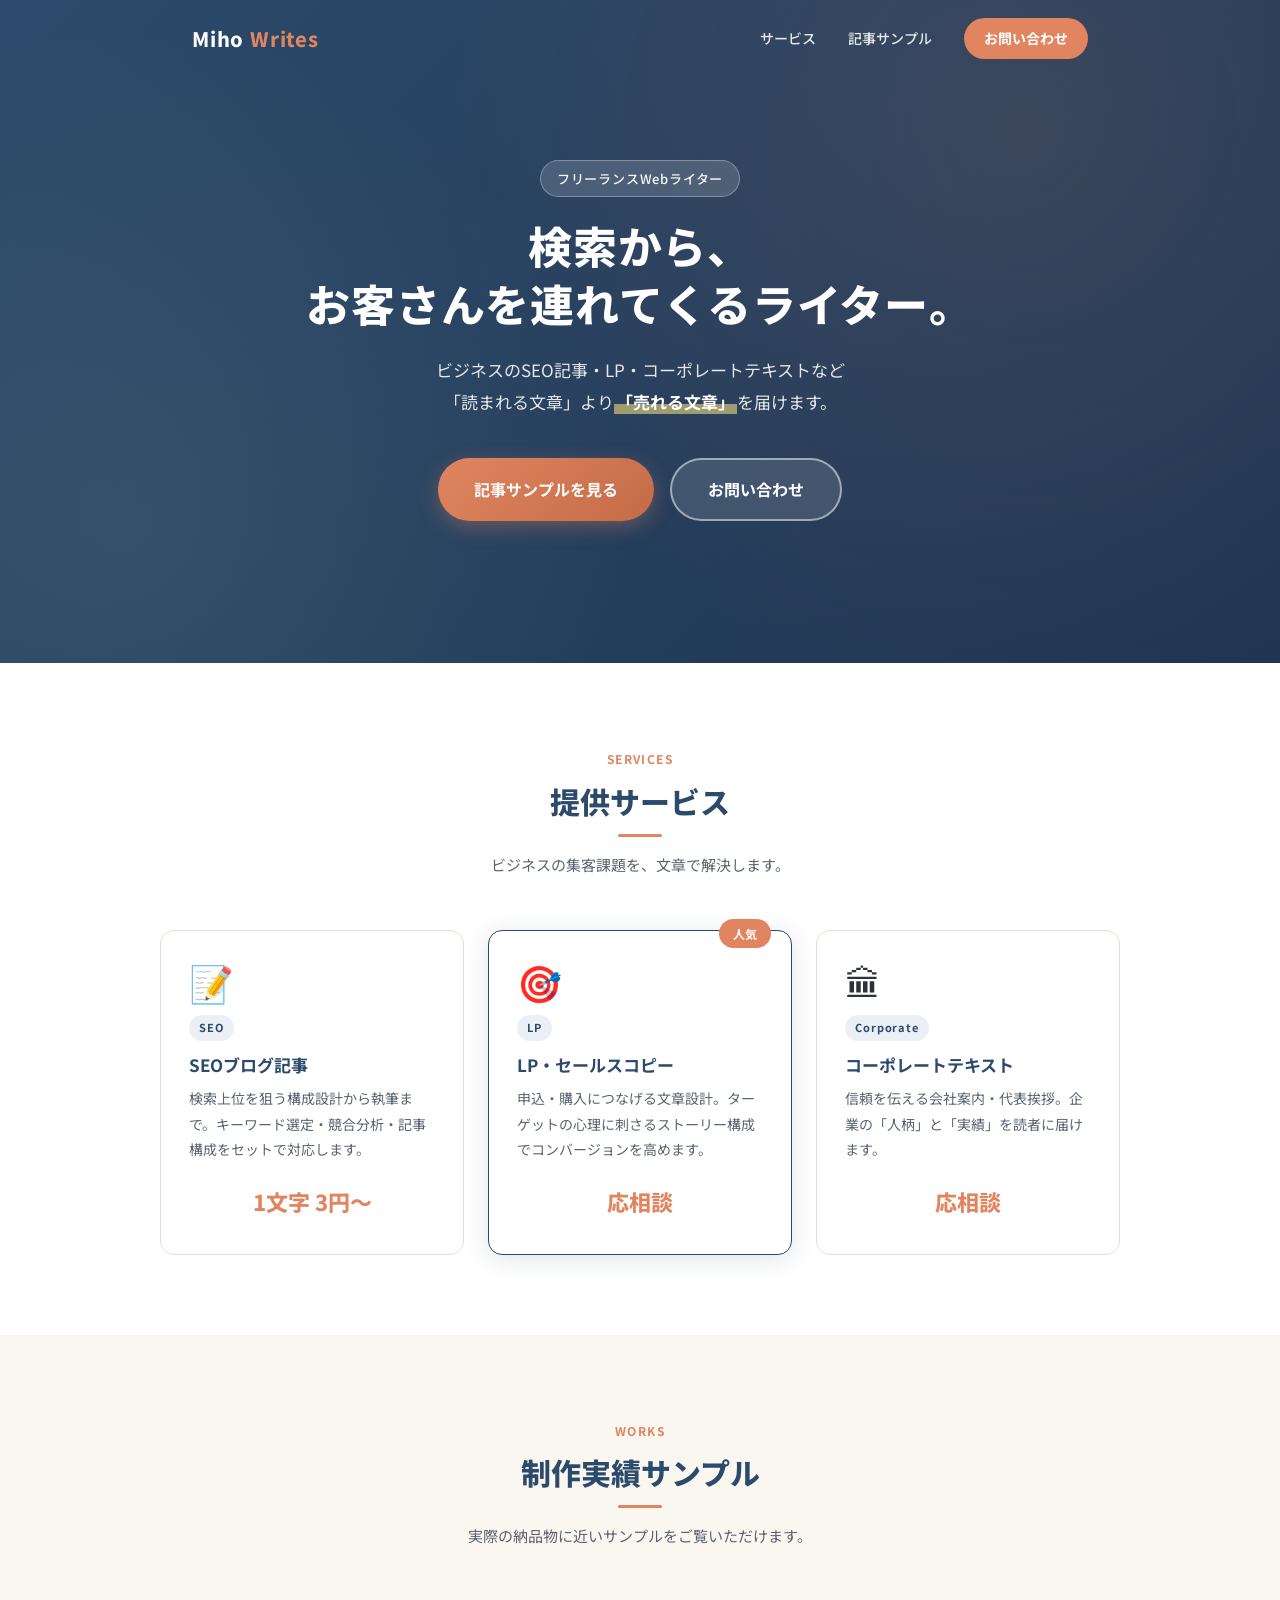
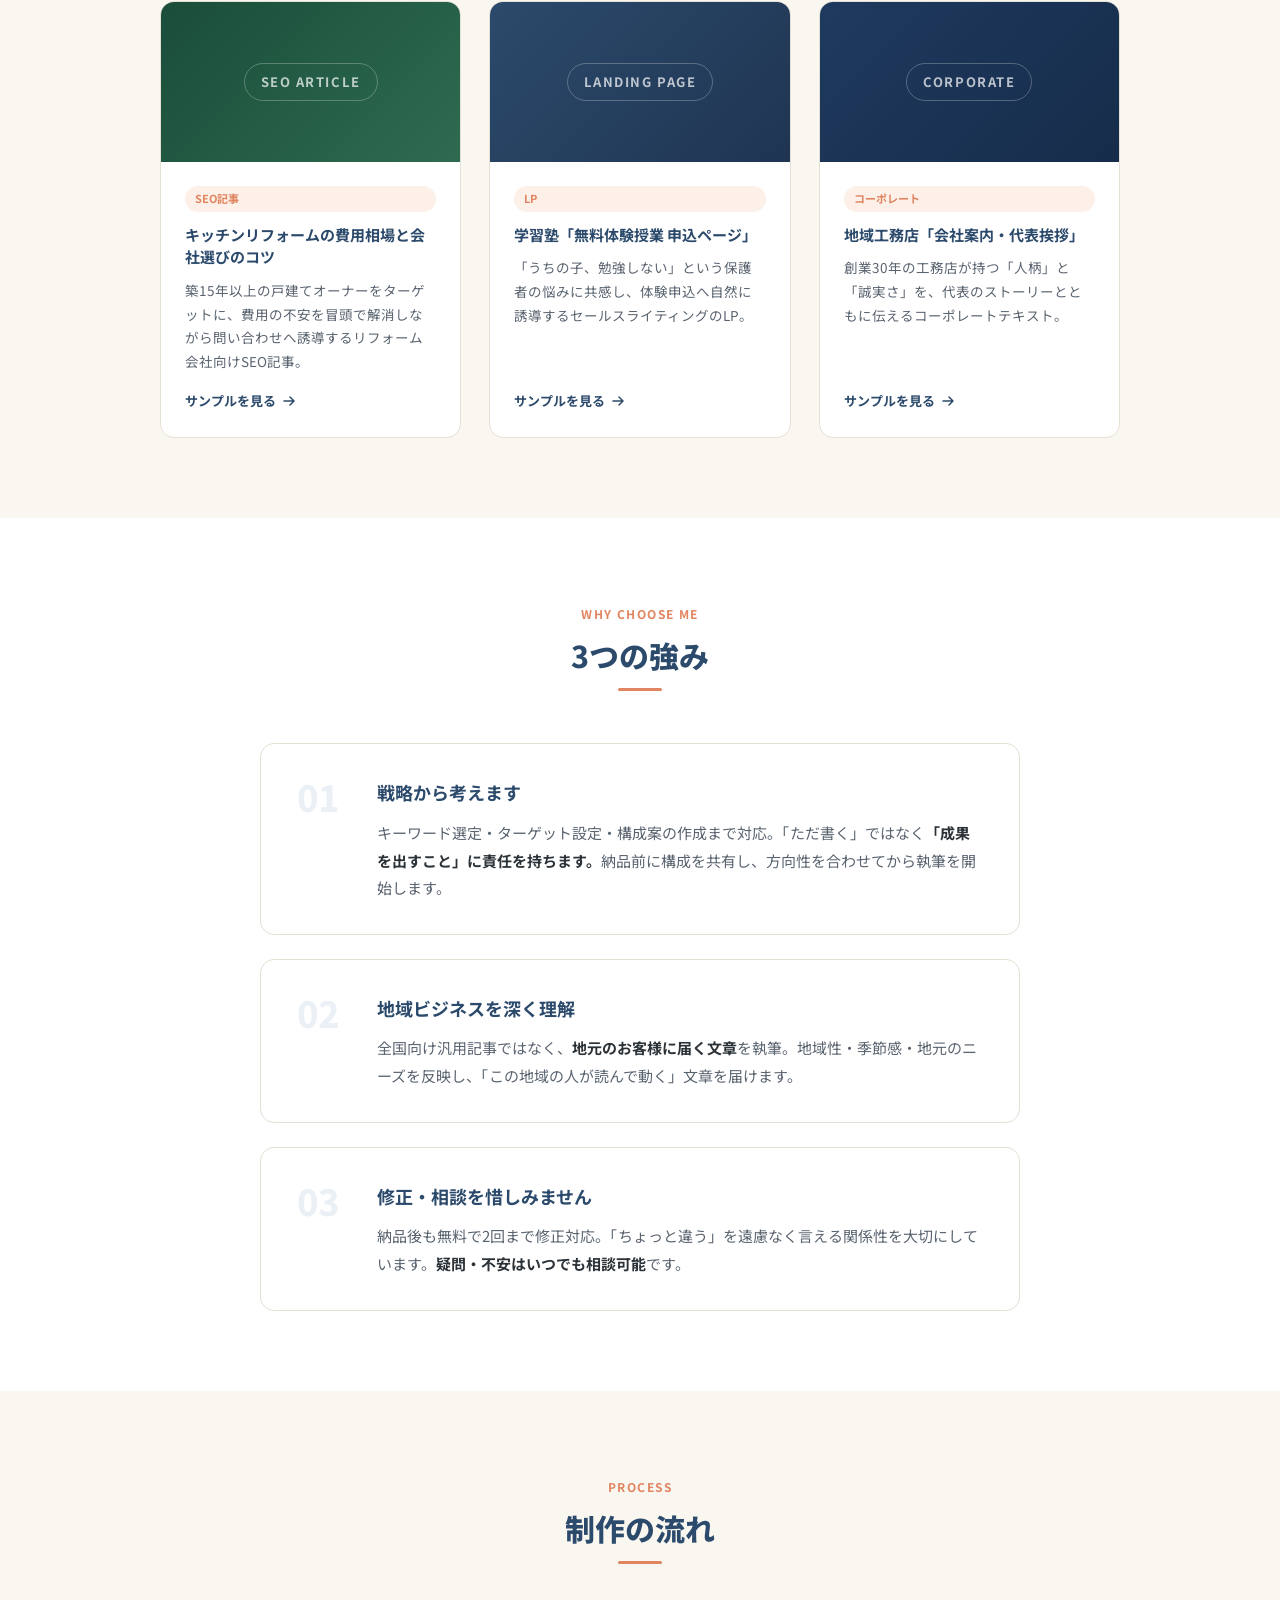
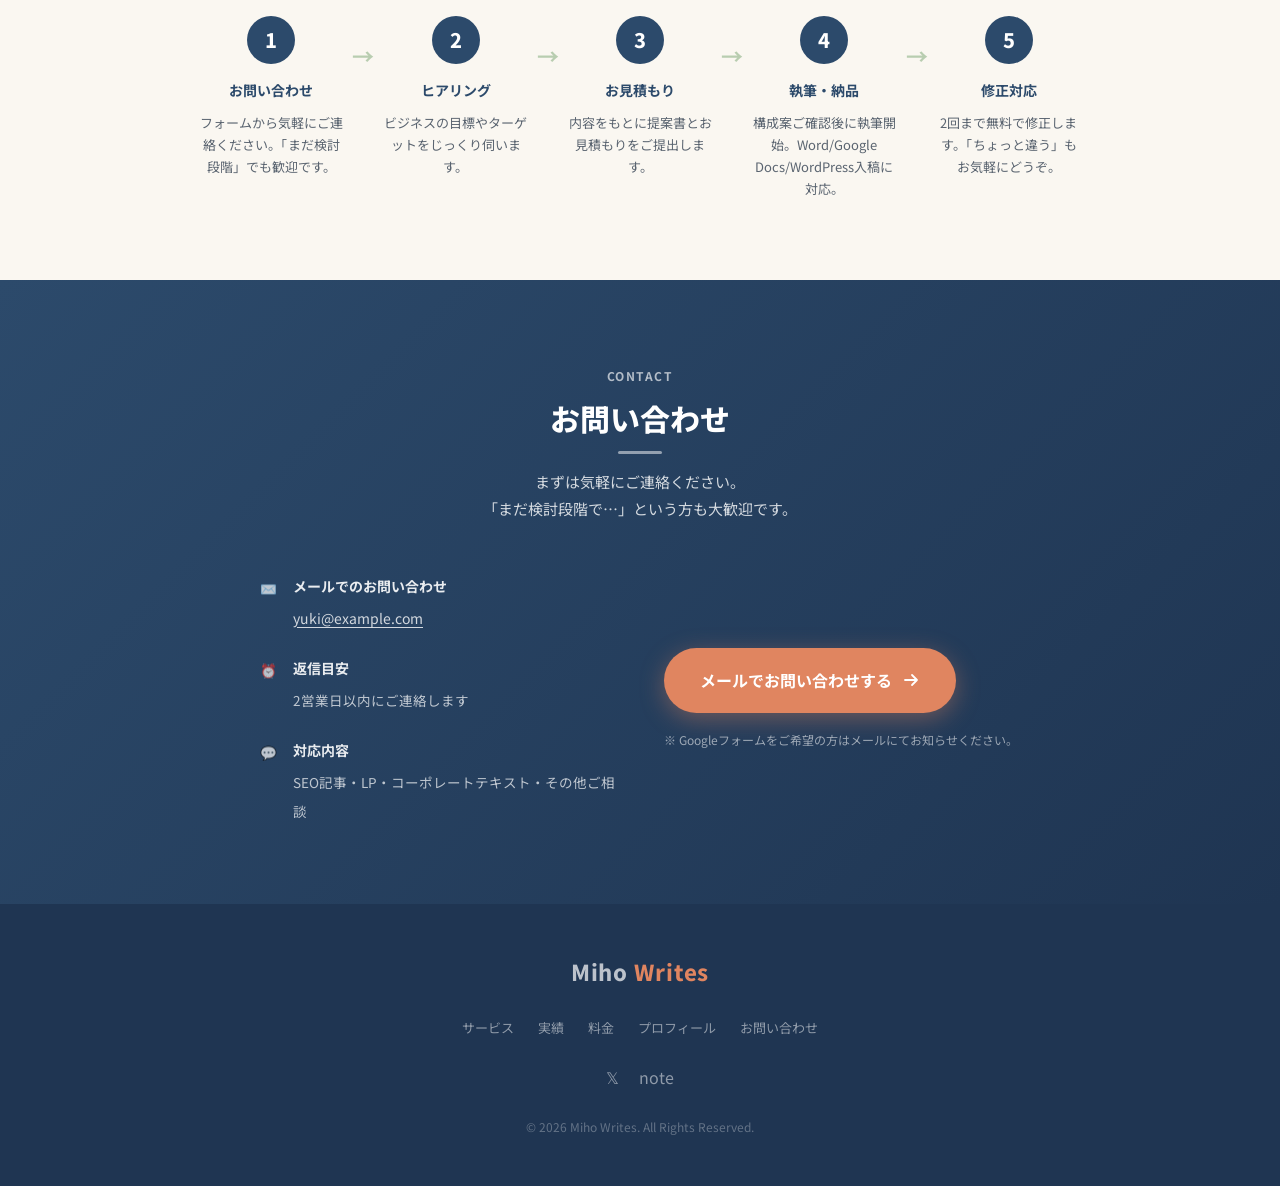
==== index.html @ d2cf381d "Add files via upload" ====
<!DOCTYPE html>
<html lang="ja">
<head>
<meta charset="UTF-8">
<meta name="viewport" content="width=device-width, initial-scale=1.0">
<title>Miho Writers | Webライター</title>
<meta name="description" content="検索から、お客さんを連れてくるライター。">
<meta property="og:title" content="Miho Writers | Webライター">
<meta property="og:description" content="検索から、お客さんを連れてくるライター。。">
<meta property="og:type" content="website">
<link rel="icon" href="data:image/svg+xml,<svg xmlns='http://www.w3.org/2000/svg' viewBox='0 0 100 100'><text y='.9em' font-size='90'>✍️</text></svg>">
<link rel="preconnect" href="https://fonts.googleapis.com">
<link rel="preconnect" href="https://fonts.gstatic.com" crossorigin>
<link href="https://fonts.googleapis.com/css2?family=Noto+Sans+JP:wght@400;500;700;800&display=swap" rel="stylesheet">
<link rel="stylesheet" href="style.css">
</head>
<body>

<!-- ===== HEADER ===== -->
<header class="site-header" id="site-header">
  <div class="header-inner">
    <a href="#" class="logo">Miho <span>Writes</span></a>
    <nav class="nav-pc" aria-label="メインナビゲーション">
      <a href="#services">サービス</a>
      <a href="#works">記事サンプル</a>
      <a href="#contact" class="nav-cta">お問い合わせ</a>
    </nav>
    <button class="hamburger" id="hamburger" aria-label="メニューを開く" aria-expanded="false">
      <span></span><span></span><span></span>
    </button>
  </div>
  <nav class="nav-mobile" id="nav-mobile" aria-hidden="true">
    <a href="#services" class="mobile-nav-link">サービス</a>
    <a href="#works" class="mobile-nav-link">記事サンプル</a>
    <a href="#contact" class="mobile-nav-link mobile-nav-cta">お問い合わせ</a>
  </nav>
</header>

<!-- ===== HERO ===== -->
<section class="hero">
  <div class="hero-bg-pattern"></div>
  <div class="hero-inner">
    <div class="hero-badge">フリーランスWebライター</div>
    <h1 class="hero-title">検索から、<br>お客さんを連れてくるライター。</h1>
    <p class="hero-sub">ビジネスのSEO記事・LP・コーポレートテキストなど<br class="pc-only">「読まれる文章」より<mark>「売れる文章」</mark>を届けます。</p>
    <div class="hero-ctas">
      <a href="#works" class="btn-primary">記事サンプルを見る</a>
      <a href="#contact" class="btn-secondary">お問い合わせ</a>
    </div>
  </div>
</section>

<!-- ===== SERVICES ===== -->
<section class="section services" id="services">
  <div class="section-inner">
    <div class="section-header">
      <span class="section-label">Services</span>
      <h2 class="section-title">提供サービス</h2>
      <p class="section-desc">ビジネスの集客課題を、文章で解決します。</p>
    </div>
    <div class="service-cards">
      <div class="service-card">
        <div class="service-icon">📝</div>
        <div class="service-tag">SEO</div>
        <h3>SEOブログ記事</h3>
        <p>検索上位を狙う構成設計から執筆まで。キーワード選定・競合分析・記事構成をセットで対応します。</p>
        <div class="service-price" style="text-align:center;">1文字 3円〜</div>
      </div>
      <div class="service-card service-card--featured">
        <div class="service-card-badge">人気</div>
        <div class="service-icon">🎯</div>
        <div class="service-tag">LP</div>
        <h3>LP・セールスコピー</h3>
        <p>申込・購入につなげる文章設計。ターゲットの心理に刺さるストーリー構成でコンバージョンを高めます。</p>
        <div class="service-price" style="text-align:center;">応相談</div>
      </div>
      <div class="service-card">
        <div class="service-icon">🏛</div>
        <div class="service-tag">Corporate</div>
        <h3>コーポレートテキスト</h3>
        <p>信頼を伝える会社案内・代表挨拶。企業の「人柄」と「実績」を読者に届けます。</p>
        <div class="service-price" style="text-align:center;">応相談</div>
      </div>
    </div>
  </div>
</section>

<!-- ===== WORKS ===== -->
<section class="section works section--alt" id="works">
  <div class="section-inner">
    <div class="section-header">
      <span class="section-label">Works</span>
      <h2 class="section-title">制作実績サンプル</h2>
      <p class="section-desc">実際の納品物に近いサンプルをご覧いただけます。</p>
    </div>
    <div class="works-grid">
      <a href="samples/seo-reform.html" class="work-card">
        <div class="work-card-thumb work-card-thumb--seo">
          <span class="work-thumb-label">SEO Article</span>
        </div>
        <div class="work-card-body">
          <span class="work-tag">SEO記事</span>
          <h3>キッチンリフォームの費用相場と会社選びのコツ</h3>
          <p>築15年以上の戸建てオーナーをターゲットに、費用の不安を冒頭で解消しながら問い合わせへ誘導するリフォーム会社向けSEO記事。</p>
          <span class="work-link">サンプルを見る <svg width="14" height="14" viewBox="0 0 14 14" fill="none"><path d="M2 7h10M8 3l4 4-4 4" stroke="currentColor" stroke-width="1.5" stroke-linecap="round" stroke-linejoin="round"/></svg></span>
        </div>
      </a>
      <a href="samples/lp-juku.html" class="work-card">
        <div class="work-card-thumb work-card-thumb--lp">
          <span class="work-thumb-label">Landing Page</span>
        </div>
        <div class="work-card-body">
          <span class="work-tag">LP</span>
          <h3>学習塾「無料体験授業 申込ページ」</h3>
          <p>「うちの子、勉強しない」という保護者の悩みに共感し、体験申込へ自然に誘導するセールスライティングのLP。</p>
          <span class="work-link">サンプルを見る <svg width="14" height="14" viewBox="0 0 14 14" fill="none"><path d="M2 7h10M8 3l4 4-4 4" stroke="currentColor" stroke-width="1.5" stroke-linecap="round" stroke-linejoin="round"/></svg></span>
        </div>
      </a>
      <a href="samples/corporate-koumuten.html" class="work-card">
        <div class="work-card-thumb work-card-thumb--corp">
          <span class="work-thumb-label">Corporate</span>
        </div>
        <div class="work-card-body">
          <span class="work-tag">コーポレート</span>
          <h3>地域工務店「会社案内・代表挨拶」</h3>
          <p>創業30年の工務店が持つ「人柄」と「誠実さ」を、代表のストーリーとともに伝えるコーポレートテキスト。</p>
          <span class="work-link">サンプルを見る <svg width="14" height="14" viewBox="0 0 14 14" fill="none"><path d="M2 7h10M8 3l4 4-4 4" stroke="currentColor" stroke-width="1.5" stroke-linecap="round" stroke-linejoin="round"/></svg></span>
        </div>
      </a>
    </div>
  </div>
</section>

<!-- ===== STRENGTHS ===== -->
<section class="section strengths" id="strengths">
  <div class="section-inner">
    <div class="section-header">
      <span class="section-label">Why Choose Me</span>
      <h2 class="section-title">3つの強み</h2>
    </div>
    <div class="strength-list">
      <div class="strength-item">
        <div class="strength-num">01</div>
        <div class="strength-content">
          <h3>戦略から考えます</h3>
          <p>キーワード選定・ターゲット設定・構成案の作成まで対応。「ただ書く」ではなく<strong>「成果を出すこと」に責任を持ちます。</strong>納品前に構成を共有し、方向性を合わせてから執筆を開始します。</p>
        </div>
      </div>
      <div class="strength-item">
        <div class="strength-num">02</div>
        <div class="strength-content">
          <h3>地域ビジネスを深く理解</h3>
          <p>全国向け汎用記事ではなく、<strong>地元のお客様に届く文章</strong>を執筆。地域性・季節感・地元のニーズを反映し、「この地域の人が読んで動く」文章を届けます。</p>
        </div>
      </div>
      <div class="strength-item">
        <div class="strength-num">03</div>
        <div class="strength-content">
          <h3>修正・相談を惜しみません</h3>
          <p>納品後も無料で2回まで修正対応。「ちょっと違う」を遠慮なく言える関係性を大切にしています。<strong>疑問・不安はいつでも相談可能</strong>です。</p>
        </div>
      </div>
    </div>
  </div>
</section>



<!-- ===== FLOW ===== -->
<section class="section flow section--alt" id="flow">
  <div class="section-inner">
    <div class="section-header">
      <span class="section-label">Process</span>
      <h2 class="section-title">制作の流れ</h2>
    </div>
    <div class="flow-steps">
      <div class="flow-step">
        <div class="flow-step-num">1</div>
        <h3>お問い合わせ</h3>
        <p>フォームから気軽にご連絡ください。「まだ検討段階」でも歓迎です。</p>
      </div>
      <div class="flow-arrow">→</div>
      <div class="flow-step">
        <div class="flow-step-num">2</div>
        <h3>ヒアリング</h3>
        <p>ビジネスの目標やターゲットをじっくり伺います。</p>
      </div>
      <div class="flow-arrow">→</div>
      <div class="flow-step">
        <div class="flow-step-num">3</div>
        <h3>お見積もり</h3>
        <p>内容をもとに提案書とお見積もりをご提出します。</p>
      </div>
      <div class="flow-arrow">→</div>
      <div class="flow-step">
        <div class="flow-step-num">4</div>
        <h3>執筆・納品</h3>
        <p>構成案ご確認後に執筆開始。Word/Google Docs/WordPress入稿に対応。</p>
      </div>
      <div class="flow-arrow">→</div>
      <div class="flow-step">
        <div class="flow-step-num">5</div>
        <h3>修正対応</h3>
        <p>2回まで無料で修正します。「ちょっと違う」もお気軽にどうぞ。</p>
      </div>
    </div>
  </div>
</section>





<!-- ===== CONTACT ===== -->
<section class="section contact section--primary" id="contact">
  <div class="section-inner">
    <div class="section-header">
      <span class="section-label section-label--light">Contact</span>
      <h2 class="section-title section-title--light">お問い合わせ</h2>
      <p class="section-desc section-desc--light">まずは気軽にご連絡ください。<br>「まだ検討段階で…」という方も大歓迎です。</p>
    </div>
    <div class="contact-inner">
      <div class="contact-info">
        <div class="contact-info-item">
          <span class="contact-info-icon">✉️</span>
          <div>
            <strong>メールでのお問い合わせ</strong>
            <!-- ここにメールアドレスを入れてください -->
            <a href="mailto:simomin.neon@gmail.com" class="contact-email">yuki@example.com</a>
          </div>
        </div>
        <div class="contact-info-item">
          <span class="contact-info-icon">⏰</span>
          <div>
            <strong>返信目安</strong>
            <span>2営業日以内にご連絡します</span>
          </div>
        </div>
        <div class="contact-info-item">
          <span class="contact-info-icon">💬</span>
          <div>
            <strong>対応内容</strong>
            <span>SEO記事・LP・コーポレートテキスト・その他ご相談</span>
          </div>
        </div>
      </div>
      <!-- A案: Googleフォームに差し替える場合は以下のiframeを使ってください -->
      <!-- <iframe src="Googleフォームの埋め込みURL" width="100%" height="600" frameborder="0">読み込み中...</iframe> -->
      <!-- B案: 現在はmailtoリンクで対応 -->
      <div class="contact-form-area">
        <a href="mailto:simomin.neon@gmail?subject=ライティングのご相談&body=お名前:%0A会社名:%0Aご相談内容:" class="btn-contact-main">
          メールでお問い合わせする
          <svg width="18" height="18" viewBox="0 0 18 18" fill="none"><path d="M3 9h12M10 4l5 5-5 5" stroke="currentColor" stroke-width="1.8" stroke-linecap="round" stroke-linejoin="round"/></svg>
        </a>
        <p class="contact-form-note">※ Googleフォームをご希望の方はメールにてお知らせください。</p>
      </div>
    </div>
  </div>
</section>

<!-- ===== FOOTER ===== -->
<footer class="site-footer">
  <div class="footer-inner">
    <div class="footer-logo">Miho <span>Writes</span></div>
    <nav class="footer-nav">
      <a href="#services">サービス</a>
      <a href="#works">実績</a>
      <a href="#pricing">料金</a>
      <a href="#profile">プロフィール</a>
      <a href="#contact">お問い合わせ</a>
    </nav>
    <!-- ここにSNSリンクを追加してください -->
    <div class="footer-sns">
      <a href="#" aria-label="X(Twitter)">𝕏</a>
      <a href="#" aria-label="note">note</a>
    </div>
    <p class="footer-copy">© 2026 Miho Writes. All Rights Reserved.</p>
  </div>
</footer>

<script src="script.js"></script>
</body>
</html>
---- style.css ----
/* =============================================
   Yuki Writes Portfolio - style.css
   カラーパレット: LP(lp_sample_v3)に準拠
   ============================================= */

* { box-sizing: border-box; margin: 0; padding: 0; }

:root {
  --color-primary:       #2C4A6B;
  --color-primary-dark:  #1F3552;
  --color-primary-light: #EAF0F6;
  --color-sub-green:     #B8CDB0;
  --color-sub-beige:     #F4EEE3;
  --color-accent:        #E08560;
  --color-accent-dark:   #C46B47;
  --color-text:          #2C3338;
  --color-text-sub:      #5A6470;
  --color-text-mute:     #8A929A;
  --color-bg:            #FFFFFF;
  --color-bg-soft:       #FAF7F1;
  --color-border:        #E5E0D5;

  --max-width: 960px;
  --section-pad: 80px 32px;
  --section-pad-sp: 60px 20px;
  --radius: 14px;
  --radius-sm: 8px;
  --shadow-card: 0 4px 20px rgba(30, 58, 95, 0.08);
  --shadow-card-hover: 0 8px 32px rgba(30, 58, 95, 0.14);
  --transition: 0.22s ease;
}

html { scroll-behavior: smooth; }

body {
  font-family: "Noto Sans JP", "Hiragino Kaku Gothic ProN", "Yu Gothic", Meiryo, sans-serif;
  line-height: 1.8;
  color: var(--color-text);
  background: var(--color-bg);
  -webkit-font-smoothing: antialiased;
}

mark {
  background: linear-gradient(transparent 60%, #FFE680 60%);
  color: inherit;
  padding: 0 2px;
}

img { max-width: 100%; height: auto; display: block; }
a { color: inherit; text-decoration: none; }

/* ============================================
   共通ボタン
   ============================================ */
.btn-primary {
  display: inline-flex;
  align-items: center;
  justify-content: center;
  gap: 8px;
  background: linear-gradient(135deg, var(--color-accent), var(--color-accent-dark));
  color: #fff;
  font-size: 16px;
  font-weight: bold;
  padding: 15px 36px;
  border-radius: 99px;
  box-shadow: 0 6px 20px rgba(224, 133, 96, 0.35);
  transition: transform var(--transition), box-shadow var(--transition);
}
.btn-primary:hover { transform: translateY(-2px); box-shadow: 0 10px 28px rgba(224, 133, 96, 0.45); }

.btn-secondary {
  display: inline-flex;
  align-items: center;
  justify-content: center;
  gap: 8px;
  background: rgba(255,255,255,0.12);
  color: #fff;
  font-size: 16px;
  font-weight: bold;
  padding: 15px 36px;
  border-radius: 99px;
  border: 2px solid rgba(255,255,255,0.5);
  transition: background var(--transition), border-color var(--transition), transform var(--transition);
}
.btn-secondary:hover { background: rgba(255,255,255,0.2); border-color: #fff; transform: translateY(-2px); }

.btn-outline {
  display: inline-flex;
  align-items: center;
  justify-content: center;
  background: transparent;
  color: var(--color-primary);
  font-size: 15px;
  font-weight: bold;
  padding: 12px 28px;
  border-radius: 99px;
  border: 2px solid var(--color-primary);
  transition: background var(--transition), color var(--transition);
  width: 100%;
}
.btn-outline:hover { background: var(--color-primary); color: #fff; }

/* ============================================
   HEADER
   ============================================ */
.site-header {
  position: fixed;
  top: 0;
  left: 0;
  right: 0;
  z-index: 100;
  transition: background var(--transition), box-shadow var(--transition);
}
.site-header.scrolled {
  background: rgba(255,255,255,0.96);
  backdrop-filter: blur(12px);
  box-shadow: 0 2px 16px rgba(30,58,95,0.08);
}
.header-inner {
  max-width: var(--max-width);
  margin: 0 auto;
  padding: 18px 32px;
  display: flex;
  align-items: center;
  justify-content: space-between;
}

.logo {
  font-size: 20px;
  font-weight: 800;
  color: #fff;
  letter-spacing: 0.04em;
  transition: color var(--transition);
}
.logo span { color: var(--color-accent); }
.site-header.scrolled .logo { color: var(--color-primary); }

.nav-pc {
  display: flex;
  align-items: center;
  gap: 32px;
}
.nav-pc a {
  font-size: 14px;
  font-weight: 500;
  color: rgba(255,255,255,0.88);
  transition: color var(--transition);
}
.nav-pc a:hover { color: #fff; }
.site-header.scrolled .nav-pc a { color: var(--color-text-sub); }
.site-header.scrolled .nav-pc a:hover { color: var(--color-primary); }

.nav-cta {
  background: var(--color-accent) !important;
  color: #fff !important;
  padding: 8px 20px;
  border-radius: 99px;
  font-weight: bold !important;
  transition: background var(--transition), transform var(--transition) !important;
}
.nav-cta:hover { background: var(--color-accent-dark) !important; transform: translateY(-1px); }

.hamburger {
  display: none;
  flex-direction: column;
  gap: 5px;
  background: none;
  border: none;
  cursor: pointer;
  padding: 4px;
}
.hamburger span {
  display: block;
  width: 24px;
  height: 2px;
  background: #fff;
  border-radius: 2px;
  transition: transform var(--transition), opacity var(--transition), background var(--transition);
}
.site-header.scrolled .hamburger span { background: var(--color-primary); }
.hamburger.open span:nth-child(1) { transform: translateY(7px) rotate(45deg); }
.hamburger.open span:nth-child(2) { opacity: 0; }
.hamburger.open span:nth-child(3) { transform: translateY(-7px) rotate(-45deg); }

.nav-mobile {
  display: none;
  background: var(--color-bg);
  box-shadow: 0 8px 24px rgba(30,58,95,0.1);
  overflow: hidden;
  max-height: 0;
  transition: max-height 0.35s ease;
}
.nav-mobile.open { max-height: 320px; }
.mobile-nav-link {
  display: block;
  padding: 16px 32px;
  font-size: 15px;
  color: var(--color-text);
  border-bottom: 1px solid var(--color-border);
  transition: background var(--transition);
}
.mobile-nav-link:hover { background: var(--color-bg-soft); }
.mobile-nav-cta {
  color: var(--color-accent) !important;
  font-weight: bold;
}

/* ============================================
   HERO
   ============================================ */
.hero {
  background: linear-gradient(135deg, var(--color-primary) 0%, var(--color-primary-dark) 100%);
  color: #fff;
  padding: 160px 32px 90px;
  position: relative;
  overflow: hidden;
}
.hero-bg-pattern {
  position: absolute;
  inset: 0;
  background-image:
    radial-gradient(circle at 80% 20%, rgba(224,133,96,0.12) 0%, transparent 50%),
    radial-gradient(circle at 10% 80%, rgba(184,205,176,0.1) 0%, transparent 40%);
  pointer-events: none;
}
.hero-inner {
  max-width: var(--max-width);
  margin: 0 auto;
  position: relative;
  z-index: 1;
  text-align: center;
  display: flex;
  flex-direction: column;
  align-items: center;
}
.hero-badge {
  display: inline-block;
  background: rgba(255,255,255,0.15);
  border: 1px solid rgba(255,255,255,0.3);
  color: rgba(255,255,255,0.95);
  font-size: 13px;
  font-weight: 500;
  padding: 6px 16px;
  border-radius: 99px;
  margin-bottom: 20px;
  letter-spacing: 0.06em;
}
.hero-title {
  font-size: 44px;
  font-weight: 800;
  line-height: 1.3;
  margin-bottom: 22px;
  letter-spacing: 0.02em;
}
.hero-sub {
  font-size: 17px;
  color: rgba(255,255,255,0.88);
  line-height: 1.9;
  margin-bottom: 40px;
  max-width: 580px;
  text-align: center;
}
.hero-sub mark {
  background: linear-gradient(transparent 60%, rgba(255,230,128,0.55) 60%);
  color: #fff;
  font-weight: bold;
}
.hero-ctas {
  display: flex;
  gap: 16px;
  flex-wrap: wrap;
  margin-bottom: 52px;
}
.hero-stats {
  display: flex;
  align-items: center;
  gap: 0;
  background: rgba(255,255,255,0.08);
  border: 1px solid rgba(255,255,255,0.15);
  border-radius: var(--radius);
  padding: 20px 32px;
  width: fit-content;
  backdrop-filter: blur(8px);
}
.stat-item { text-align: center; padding: 0 28px; }
.stat-num {
  display: block;
  font-size: 28px;
  font-weight: 800;
  color: #fff;
  line-height: 1;
  margin-bottom: 4px;
}
.stat-num small { font-size: 16px; font-weight: 500; }
.stat-label { font-size: 12px; color: rgba(255,255,255,0.7); letter-spacing: 0.04em; }
.stat-divider { width: 1px; height: 40px; background: rgba(255,255,255,0.2); }

/* ============================================
   共通セクション
   ============================================ */
.section { padding: var(--section-pad); }
.section--alt { background: var(--color-bg-soft); }
.section--primary {
  background: linear-gradient(135deg, var(--color-primary) 0%, var(--color-primary-dark) 100%);
  color: #fff;
}
.section-inner { max-width: var(--max-width); margin: 0 auto; }
.section-header { text-align: center; margin-bottom: 52px; }
.section-label {
  display: inline-block;
  font-size: 12px;
  font-weight: 700;
  letter-spacing: 0.12em;
  color: var(--color-accent);
  text-transform: uppercase;
  margin-bottom: 10px;
}
.section-label--light { color: rgba(255,255,255,0.65); }
.section-title {
  font-size: 30px;
  font-weight: 800;
  color: var(--color-primary);
  line-height: 1.4;
  margin-bottom: 14px;
}
.section-title::after {
  content: "";
  display: block;
  width: 44px;
  height: 3px;
  background: var(--color-accent);
  margin: 12px auto 0;
  border-radius: 2px;
}
.section-title--light { color: #fff; }
.section-title--light::after { background: rgba(255,255,255,0.5); }
.section-desc { font-size: 15px; color: var(--color-text-sub); max-width: 500px; margin: 0 auto; }
.section-desc--light { color: rgba(255,255,255,0.8); }
.section-desc strong { font-weight: bold; color: var(--color-text); }
.section-desc--light strong { color: #fff; }

/* ============================================
   SERVICES
   ============================================ */
.service-cards {
  display: grid;
  grid-template-columns: repeat(3, 1fr);
  gap: 24px;
}
.service-card {
  background: var(--color-bg);
  border-radius: var(--radius);
  padding: 32px 28px;
  border: 1px solid var(--color-border);
  position: relative;
  transition: transform var(--transition), box-shadow var(--transition);
}
.service-card:hover { transform: translateY(-4px); box-shadow: var(--shadow-card-hover); }
.service-card--featured {
  border-color: var(--color-primary);
  box-shadow: 0 4px 24px rgba(44,74,107,0.15);
}
.service-card-badge {
  position: absolute;
  top: -12px;
  right: 20px;
  background: var(--color-accent);
  color: #fff;
  font-size: 12px;
  font-weight: bold;
  padding: 4px 14px;
  border-radius: 99px;
}
.service-icon {
  font-size: 36px;
  margin-bottom: 12px;
  line-height: 1;
}
.service-tag {
  display: inline-block;
  font-size: 11px;
  font-weight: 700;
  letter-spacing: 0.08em;
  color: var(--color-primary);
  background: var(--color-primary-light);
  padding: 3px 10px;
  border-radius: 99px;
  margin-bottom: 12px;
}
.service-card h3 {
  font-size: 17px;
  font-weight: 700;
  color: var(--color-primary);
  margin-bottom: 10px;
  line-height: 1.4;
}
.service-card p {
  font-size: 14px;
  color: var(--color-text-sub);
  line-height: 1.8;
  margin-bottom: 20px;
}
.service-price {
  font-size: 22px;
  font-weight: 800;
  color: var(--color-accent);
}
.service-price span { font-size: 14px; font-weight: 500; color: var(--color-text-sub); }

/* ============================================
   WORKS
   ============================================ */
.works-grid {
  display: grid;
  grid-template-columns: repeat(3, 1fr);
  gap: 28px;
}
.work-card {
  background: var(--color-bg);
  border-radius: var(--radius);
  overflow: hidden;
  border: 1px solid var(--color-border);
  transition: transform var(--transition), box-shadow var(--transition);
  display: flex;
  flex-direction: column;
}
.work-card:hover { transform: translateY(-5px); box-shadow: var(--shadow-card-hover); }
.work-card-thumb {
  height: 160px;
  display: flex;
  align-items: center;
  justify-content: center;
  position: relative;
}
.work-card-thumb--seo  { background: linear-gradient(135deg, #1A4D3A, #2E6B50); }
.work-card-thumb--lp   { background: linear-gradient(135deg, #2C4A6B, #1F3552); }
.work-card-thumb--corp { background: linear-gradient(135deg, #1F3A5F, #162C4A); }
.work-thumb-label {
  color: rgba(255,255,255,0.7);
  font-size: 13px;
  font-weight: 700;
  letter-spacing: 0.12em;
  text-transform: uppercase;
  border: 1px solid rgba(255,255,255,0.25);
  padding: 6px 16px;
  border-radius: 99px;
}
.work-card-body { padding: 24px; flex: 1; display: flex; flex-direction: column; }
.work-tag {
  display: inline-block;
  font-size: 11px;
  font-weight: 700;
  color: var(--color-accent);
  background: #FDF0E8;
  padding: 3px 10px;
  border-radius: 99px;
  margin-bottom: 12px;
}
.work-card-body h3 {
  font-size: 15px;
  font-weight: 700;
  color: var(--color-primary);
  line-height: 1.5;
  margin-bottom: 10px;
}
.work-card-body p {
  font-size: 13.5px;
  color: var(--color-text-sub);
  line-height: 1.75;
  flex: 1;
  margin-bottom: 16px;
}
.work-link {
  display: inline-flex;
  align-items: center;
  gap: 6px;
  font-size: 13px;
  font-weight: 700;
  color: var(--color-primary);
  transition: gap var(--transition), color var(--transition);
}
.work-card:hover .work-link { gap: 10px; color: var(--color-accent); }

/* ============================================
   STRENGTHS
   ============================================ */
.strength-list { display: flex; flex-direction: column; gap: 24px; max-width: 760px; margin: 0 auto; }
.strength-item {
  background: var(--color-bg);
  border-radius: var(--radius);
  padding: 32px 36px;
  display: flex;
  gap: 28px;
  align-items: flex-start;
  border: 1px solid var(--color-border);
  transition: box-shadow var(--transition);
}
.strength-item:hover { box-shadow: var(--shadow-card); }
.strength-num {
  flex-shrink: 0;
  font-size: 36px;
  font-weight: 800;
  color: var(--color-primary-light);
  line-height: 1;
  letter-spacing: -0.02em;
  padding-top: 2px;
  width: 52px;
}
.strength-content h3 {
  font-size: 18px;
  font-weight: 700;
  color: var(--color-primary);
  margin-bottom: 10px;
}
.strength-content p {
  font-size: 15px;
  color: var(--color-text-sub);
  line-height: 1.85;
}
.strength-content strong { color: var(--color-text); font-weight: bold; }

/* ============================================
   PRICING
   ============================================ */
.pricing-cards {
  display: grid;
  grid-template-columns: repeat(3, 1fr);
  gap: 24px;
  align-items: stretch;
  margin-bottom: 24px;
}
.pricing-card {
  background: var(--color-bg);
  border-radius: var(--radius);
  padding: 36px 28px;
  border: 2px solid var(--color-border);
  text-align: center;
  position: relative;
  display: flex;
  flex-direction: column;
  gap: 20px;
  transition: transform var(--transition), box-shadow var(--transition);
}
.pricing-card:hover { transform: translateY(-4px); box-shadow: var(--shadow-card); }
.pricing-card--featured {
  border-color: var(--color-primary);
  box-shadow: 0 4px 28px rgba(44,74,107,0.16);
}
.pricing-badge {
  position: absolute;
  top: -14px;
  left: 50%;
  transform: translateX(-50%);
  background: var(--color-accent);
  color: #fff;
  font-size: 12px;
  font-weight: bold;
  padding: 5px 18px;
  border-radius: 99px;
  white-space: nowrap;
}
.pricing-plan-name {
  font-size: 15px;
  font-weight: 700;
  color: var(--color-text-sub);
  letter-spacing: 0.04em;
}
.pricing-price {
  font-size: 30px;
  font-weight: 800;
  color: var(--color-primary);
}
.pricing-price span { font-size: 14px; font-weight: 500; color: var(--color-text-sub); }
.pricing-features {
  list-style: none;
  text-align: left;
  flex: 1;
}
.pricing-features li {
  padding: 8px 0;
  font-size: 14px;
  color: var(--color-text-sub);
  border-bottom: 1px solid var(--color-border);
  display: flex;
  align-items: center;
  gap: 8px;
}
.pricing-features li::before { content: "✓"; color: var(--color-sub-green); font-weight: bold; flex-shrink: 0; }
.pricing-features li:last-child { border-bottom: none; }
.pricing-card--featured .btn-primary { width: 100%; }
.pricing-note {
  text-align: center;
  font-size: 13px;
  color: var(--color-text-mute);
}

/* ============================================
   FLOW
   ============================================ */
.flow-steps {
  display: flex;
  align-items: flex-start;
  gap: 0;
  max-width: 900px;
  margin: 0 auto;
}
.flow-step {
  flex: 1;
  text-align: center;
  padding: 0 8px;
}
.flow-step-num {
  width: 48px;
  height: 48px;
  background: var(--color-primary);
  color: #fff;
  font-size: 20px;
  font-weight: 800;
  border-radius: 50%;
  display: flex;
  align-items: center;
  justify-content: center;
  margin: 0 auto 14px;
}
.flow-step h3 {
  font-size: 14px;
  font-weight: 700;
  color: var(--color-primary);
  margin-bottom: 8px;
}
.flow-step p {
  font-size: 13px;
  color: var(--color-text-sub);
  line-height: 1.7;
}
.flow-arrow {
  flex-shrink: 0;
  font-size: 22px;
  color: var(--color-sub-green);
  padding-top: 10px;
  font-weight: bold;
  align-self: flex-start;
  margin-top: 10px;
}

/* ============================================
   TESTIMONIALS
   ============================================ */
.testimonial-grid {
  display: grid;
  grid-template-columns: repeat(3, 1fr);
  gap: 24px;
  margin-bottom: 20px;
}
.testimonial-card {
  background: var(--color-bg);
  border-radius: var(--radius);
  padding: 28px;
  border: 1px solid var(--color-border);
  display: flex;
  flex-direction: column;
  gap: 16px;
}
.testimonial-stars { color: #F5A623; font-size: 15px; letter-spacing: 2px; }
.testimonial-text {
  font-size: 14px;
  line-height: 1.85;
  color: var(--color-text-sub);
  flex: 1;
}
.testimonial-author {
  display: flex;
  align-items: center;
  gap: 12px;
  padding-top: 16px;
  border-top: 1px solid var(--color-border);
}
.testimonial-avatar {
  width: 44px;
  height: 44px;
  border-radius: 50%;
  background: var(--color-primary-light);
  display: flex;
  align-items: center;
  justify-content: center;
  font-size: 20px;
  flex-shrink: 0;
}
.testimonial-author strong {
  display: block;
  font-size: 13px;
  font-weight: 700;
  color: var(--color-text);
  margin-bottom: 2px;
}
.testimonial-author span {
  font-size: 12px;
  color: var(--color-text-mute);
}
.testimonials-note {
  text-align: center;
  font-size: 12px;
  color: var(--color-text-mute);
}

/* ============================================
   PROFILE
   ============================================ */
.profile-inner {
  display: flex;
  gap: 48px;
  align-items: flex-start;
  max-width: 800px;
  margin: 0 auto;
}
.profile-photo {
  flex-shrink: 0;
  width: 200px;
}
.profile-photo-placeholder {
  width: 200px;
  height: 200px;
  border-radius: var(--radius);
  background: var(--color-primary-light);
  border: 2px dashed var(--color-sub-green);
  display: flex;
  flex-direction: column;
  align-items: center;
  justify-content: center;
  gap: 8px;
  color: var(--color-text-mute);
  font-size: 12px;
  text-align: center;
  line-height: 1.5;
}
.profile-photo-placeholder span { font-size: 40px; }
.profile-content p {
  font-size: 15px;
  color: var(--color-text-sub);
  line-height: 1.9;
  margin-bottom: 14px;
}
.profile-name {
  font-size: 22px;
  font-weight: 800;
  color: var(--color-primary);
  margin-bottom: 16px;
}
.profile-name span {
  display: block;
  font-size: 13px;
  font-weight: 500;
  color: var(--color-text-mute);
  letter-spacing: 0.08em;
  margin-top: 2px;
}
.profile-skills {
  display: flex;
  flex-wrap: wrap;
  gap: 8px;
  margin-top: 20px;
}
.skill-tag {
  font-size: 12px;
  font-weight: 500;
  background: var(--color-primary-light);
  color: var(--color-primary);
  padding: 5px 14px;
  border-radius: 99px;
}

/* ============================================
   CONTACT
   ============================================ */
.contact-inner {
  display: grid;
  grid-template-columns: 1fr 1fr;
  gap: 48px;
  max-width: 760px;
  margin: 0 auto;
}
.contact-info {
  display: flex;
  flex-direction: column;
  gap: 24px;
}
.contact-info-item {
  display: flex;
  gap: 16px;
  align-items: flex-start;
}
.contact-info-icon { font-size: 22px; flex-shrink: 0; padding-top: 2px; }
.contact-info-item strong {
  display: block;
  font-size: 14px;
  font-weight: 700;
  color: rgba(255,255,255,0.9);
  margin-bottom: 4px;
}
.contact-info-item span {
  font-size: 13.5px;
  color: rgba(255,255,255,0.7);
}
.contact-email {
  font-size: 14px;
  color: rgba(255,255,255,0.8);
  text-decoration: underline;
  text-underline-offset: 3px;
}
.contact-email:hover { color: #fff; }
.contact-form-area {
  display: flex;
  flex-direction: column;
  align-items: flex-start;
  justify-content: center;
  gap: 16px;
}
.btn-contact-main {
  display: inline-flex;
  align-items: center;
  gap: 10px;
  background: var(--color-accent);
  color: #fff;
  font-size: 16px;
  font-weight: bold;
  padding: 18px 36px;
  border-radius: 99px;
  box-shadow: 0 6px 24px rgba(224,133,96,0.4);
  transition: transform var(--transition), box-shadow var(--transition);
}
.btn-contact-main:hover { transform: translateY(-2px); box-shadow: 0 10px 32px rgba(224,133,96,0.5); }
.contact-form-note {
  font-size: 12px;
  color: rgba(255,255,255,0.55);
}

/* ============================================
   FOOTER
   ============================================ */
.site-footer {
  background: var(--color-primary-dark);
  padding: 48px 32px;
}
.footer-inner {
  max-width: var(--max-width);
  margin: 0 auto;
  display: flex;
  flex-direction: column;
  align-items: center;
  gap: 24px;
}
.footer-logo {
  font-size: 22px;
  font-weight: 800;
  color: rgba(255,255,255,0.7);
  letter-spacing: 0.04em;
}
.footer-logo span { color: var(--color-accent); }
.footer-nav {
  display: flex;
  gap: 24px;
  flex-wrap: wrap;
  justify-content: center;
}
.footer-nav a {
  font-size: 13px;
  color: rgba(255,255,255,0.5);
  transition: color var(--transition);
}
.footer-nav a:hover { color: rgba(255,255,255,0.85); }
.footer-sns {
  display: flex;
  gap: 20px;
}
.footer-sns a {
  font-size: 16px;
  color: rgba(255,255,255,0.5);
  transition: color var(--transition);
}
.footer-sns a:hover { color: rgba(255,255,255,0.85); }
.footer-copy {
  font-size: 12px;
  color: rgba(255,255,255,0.3);
}

/* ============================================
   SCROLL ANIMATION
   ============================================ */
.fade-in {
  opacity: 0;
  transform: translateY(20px);
  transition: opacity 0.6s ease, transform 0.6s ease;
}
.fade-in.visible {
  opacity: 1;
  transform: translateY(0);
}

/* ============================================
   HELPER
   ============================================ */
.sp-only { display: none; }

/* ============================================
   RESPONSIVE
   ============================================ */
@media (max-width: 900px) {
  .service-cards,
  .works-grid,
  .pricing-cards,
  .testimonial-grid {
    grid-template-columns: 1fr;
    max-width: 540px;
    margin-left: auto;
    margin-right: auto;
  }
  .works-grid { max-width: 100%; }
  .flow-steps {
    flex-direction: column;
    align-items: center;
    gap: 8px;
    max-width: 380px;
  }
  .flow-arrow { transform: rotate(90deg); }
  .flow-step { width: 100%; padding: 0; }
}

@media (max-width: 768px) {
  :root { --section-pad: 60px 20px; }

  .nav-pc { display: none; }
  .hamburger { display: flex; }
  .nav-mobile { display: block; }

  .hero { padding: 130px 20px 70px; }
  .hero-title { font-size: 30px; }
  .hero-sub { font-size: 15px; }
  .hero-ctas { flex-direction: column; align-items: flex-start; }
  .hero-stats {
    flex-direction: column;
    gap: 16px;
    padding: 20px 24px;
    width: 100%;
  }
  .stat-item { padding: 0; }
  .stat-divider { width: 100%; height: 1px; }

  .section-title { font-size: 24px; }

  .profile-inner { flex-direction: column; gap: 28px; }
  .profile-photo { width: 100%; }
  .profile-photo-placeholder { width: 120px; height: 120px; margin: 0 auto; }

  .contact-inner { grid-template-columns: 1fr; gap: 32px; }

  .btn-primary,
  .btn-secondary { font-size: 15px; padding: 14px 28px; }

  .sp-only { display: inline; }
  .pc-only { display: none; }

  .footer-nav { gap: 16px; }
}

@media (max-width: 480px) {
  .header-inner { padding: 14px 20px; }
  .hero-title { font-size: 26px; }
  .hero-ctas .btn-primary,
  .hero-ctas .btn-secondary { width: 100%; justify-content: center; }
}
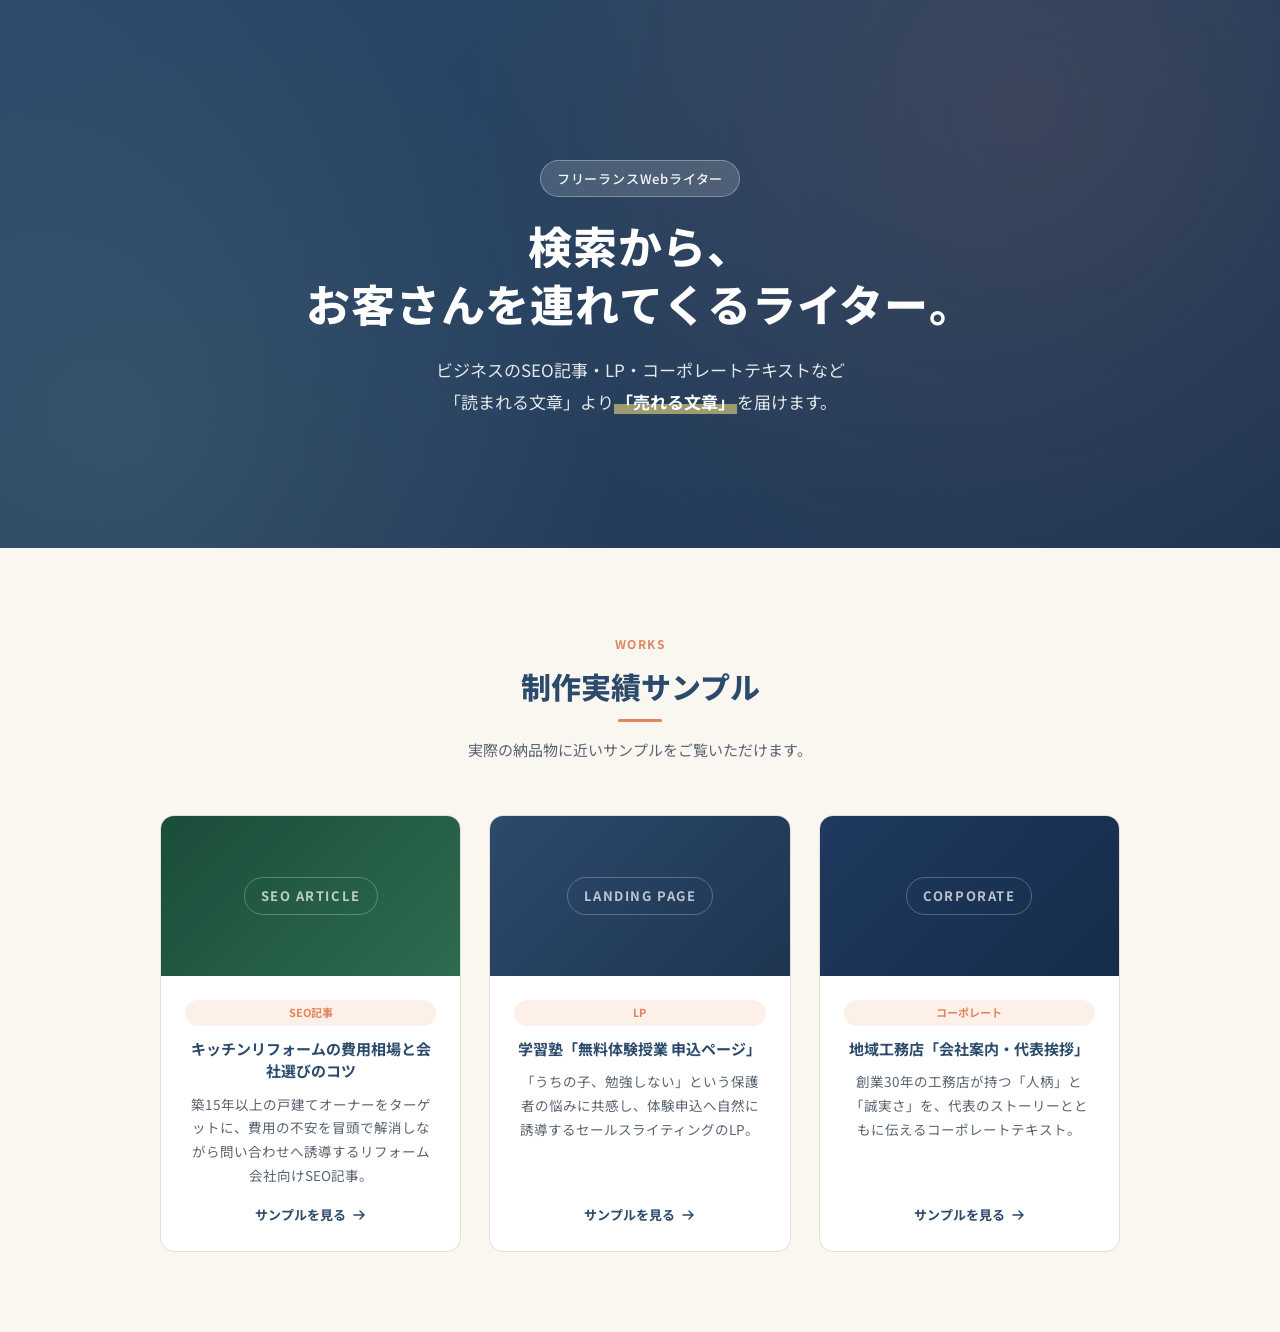
==== commit 28535874: "Add files via upload" ====
--- a/index.html
+++ b/index.html
@@ -16,25 +16,7 @@
 </head>
 <body>
 
-<!-- ===== HEADER ===== -->
-<header class="site-header" id="site-header">
-  <div class="header-inner">
-    <a href="#" class="logo">Miho <span>Writes</span></a>
-    <nav class="nav-pc" aria-label="メインナビゲーション">
-      <a href="#services">サービス</a>
-      <a href="#works">記事サンプル</a>
-      <a href="#contact" class="nav-cta">お問い合わせ</a>
-    </nav>
-    <button class="hamburger" id="hamburger" aria-label="メニューを開く" aria-expanded="false">
-      <span></span><span></span><span></span>
-    </button>
-  </div>
-  <nav class="nav-mobile" id="nav-mobile" aria-hidden="true">
-    <a href="#services" class="mobile-nav-link">サービス</a>
-    <a href="#works" class="mobile-nav-link">記事サンプル</a>
-    <a href="#contact" class="mobile-nav-link mobile-nav-cta">お問い合わせ</a>
-  </nav>
-</header>
+
 
 <!-- ===== HERO ===== -->
 <section class="hero">
@@ -43,47 +25,11 @@
     <div class="hero-badge">フリーランスWebライター</div>
     <h1 class="hero-title">検索から、<br>お客さんを連れてくるライター。</h1>
     <p class="hero-sub">ビジネスのSEO記事・LP・コーポレートテキストなど<br class="pc-only">「読まれる文章」より<mark>「売れる文章」</mark>を届けます。</p>
-    <div class="hero-ctas">
-      <a href="#works" class="btn-primary">記事サンプルを見る</a>
-      <a href="#contact" class="btn-secondary">お問い合わせ</a>
-    </div>
+
   </div>
 </section>
 
-<!-- ===== SERVICES ===== -->
-<section class="section services" id="services">
-  <div class="section-inner">
-    <div class="section-header">
-      <span class="section-label">Services</span>
-      <h2 class="section-title">提供サービス</h2>
-      <p class="section-desc">ビジネスの集客課題を、文章で解決します。</p>
-    </div>
-    <div class="service-cards">
-      <div class="service-card">
-        <div class="service-icon">📝</div>
-        <div class="service-tag">SEO</div>
-        <h3>SEOブログ記事</h3>
-        <p>検索上位を狙う構成設計から執筆まで。キーワード選定・競合分析・記事構成をセットで対応します。</p>
-        <div class="service-price" style="text-align:center;">1文字 3円〜</div>
-      </div>
-      <div class="service-card service-card--featured">
-        <div class="service-card-badge">人気</div>
-        <div class="service-icon">🎯</div>
-        <div class="service-tag">LP</div>
-        <h3>LP・セールスコピー</h3>
-        <p>申込・購入につなげる文章設計。ターゲットの心理に刺さるストーリー構成でコンバージョンを高めます。</p>
-        <div class="service-price" style="text-align:center;">応相談</div>
-      </div>
-      <div class="service-card">
-        <div class="service-icon">🏛</div>
-        <div class="service-tag">Corporate</div>
-        <h3>コーポレートテキスト</h3>
-        <p>信頼を伝える会社案内・代表挨拶。企業の「人柄」と「実績」を読者に届けます。</p>
-        <div class="service-price" style="text-align:center;">応相談</div>
-      </div>
-    </div>
-  </div>
-</section>
+
 
 <!-- ===== WORKS ===== -->
 <section class="section works section--alt" id="works">
@@ -98,111 +44,35 @@
         <div class="work-card-thumb work-card-thumb--seo">
           <span class="work-thumb-label">SEO Article</span>
         </div>
-        <div class="work-card-body">
+        <div class="work-card-body" style="text-align:center;">
           <span class="work-tag">SEO記事</span>
           <h3>キッチンリフォームの費用相場と会社選びのコツ</h3>
           <p>築15年以上の戸建てオーナーをターゲットに、費用の不安を冒頭で解消しながら問い合わせへ誘導するリフォーム会社向けSEO記事。</p>
-          <span class="work-link">サンプルを見る <svg width="14" height="14" viewBox="0 0 14 14" fill="none"><path d="M2 7h10M8 3l4 4-4 4" stroke="currentColor" stroke-width="1.5" stroke-linecap="round" stroke-linejoin="round"/></svg></span>
+          <span class="work-link" style="justify-content:center;">サンプルを見る <svg width="14" height="14" viewBox="0 0 14 14" fill="none"><path d="M2 7h10M8 3l4 4-4 4" stroke="currentColor" stroke-width="1.5" stroke-linecap="round" stroke-linejoin="round"/></svg></span>
         </div>
       </a>
       <a href="samples/lp-juku.html" class="work-card">
         <div class="work-card-thumb work-card-thumb--lp">
           <span class="work-thumb-label">Landing Page</span>
         </div>
-        <div class="work-card-body">
+        <div class="work-card-body" style="text-align:center;">
           <span class="work-tag">LP</span>
           <h3>学習塾「無料体験授業 申込ページ」</h3>
           <p>「うちの子、勉強しない」という保護者の悩みに共感し、体験申込へ自然に誘導するセールスライティングのLP。</p>
-          <span class="work-link">サンプルを見る <svg width="14" height="14" viewBox="0 0 14 14" fill="none"><path d="M2 7h10M8 3l4 4-4 4" stroke="currentColor" stroke-width="1.5" stroke-linecap="round" stroke-linejoin="round"/></svg></span>
+          <span class="work-link" style="justify-content:center;">サンプルを見る <svg width="14" height="14" viewBox="0 0 14 14" fill="none"><path d="M2 7h10M8 3l4 4-4 4" stroke="currentColor" stroke-width="1.5" stroke-linecap="round" stroke-linejoin="round"/></svg></span>
         </div>
       </a>
       <a href="samples/corporate-koumuten.html" class="work-card">
         <div class="work-card-thumb work-card-thumb--corp">
           <span class="work-thumb-label">Corporate</span>
         </div>
-        <div class="work-card-body">
+        <div class="work-card-body" style="text-align:center;">
           <span class="work-tag">コーポレート</span>
           <h3>地域工務店「会社案内・代表挨拶」</h3>
           <p>創業30年の工務店が持つ「人柄」と「誠実さ」を、代表のストーリーとともに伝えるコーポレートテキスト。</p>
-          <span class="work-link">サンプルを見る <svg width="14" height="14" viewBox="0 0 14 14" fill="none"><path d="M2 7h10M8 3l4 4-4 4" stroke="currentColor" stroke-width="1.5" stroke-linecap="round" stroke-linejoin="round"/></svg></span>
+          <span class="work-link" style="justify-content:center;">サンプルを見る <svg width="14" height="14" viewBox="0 0 14 14" fill="none"><path d="M2 7h10M8 3l4 4-4 4" stroke="currentColor" stroke-width="1.5" stroke-linecap="round" stroke-linejoin="round"/></svg></span>
         </div>
       </a>
-    </div>
-  </div>
-</section>
-
-<!-- ===== STRENGTHS ===== -->
-<section class="section strengths" id="strengths">
-  <div class="section-inner">
-    <div class="section-header">
-      <span class="section-label">Why Choose Me</span>
-      <h2 class="section-title">3つの強み</h2>
-    </div>
-    <div class="strength-list">
-      <div class="strength-item">
-        <div class="strength-num">01</div>
-        <div class="strength-content">
-          <h3>戦略から考えます</h3>
-          <p>キーワード選定・ターゲット設定・構成案の作成まで対応。「ただ書く」ではなく<strong>「成果を出すこと」に責任を持ちます。</strong>納品前に構成を共有し、方向性を合わせてから執筆を開始します。</p>
-        </div>
-      </div>
-      <div class="strength-item">
-        <div class="strength-num">02</div>
-        <div class="strength-content">
-          <h3>地域ビジネスを深く理解</h3>
-          <p>全国向け汎用記事ではなく、<strong>地元のお客様に届く文章</strong>を執筆。地域性・季節感・地元のニーズを反映し、「この地域の人が読んで動く」文章を届けます。</p>
-        </div>
-      </div>
-      <div class="strength-item">
-        <div class="strength-num">03</div>
-        <div class="strength-content">
-          <h3>修正・相談を惜しみません</h3>
-          <p>納品後も無料で2回まで修正対応。「ちょっと違う」を遠慮なく言える関係性を大切にしています。<strong>疑問・不安はいつでも相談可能</strong>です。</p>
-        </div>
-      </div>
-    </div>
-  </div>
-</section>
-
-
-
-<!-- ===== FLOW ===== -->
-<section class="section flow section--alt" id="flow">
-  <div class="section-inner">
-    <div class="section-header">
-      <span class="section-label">Process</span>
-      <h2 class="section-title">制作の流れ</h2>
-    </div>
-    <div class="flow-steps">
-      <div class="flow-step">
-        <div class="flow-step-num">1</div>
-        <h3>お問い合わせ</h3>
-        <p>フォームから気軽にご連絡ください。「まだ検討段階」でも歓迎です。</p>
-      </div>
-      <div class="flow-arrow">→</div>
-      <div class="flow-step">
-        <div class="flow-step-num">2</div>
-        <h3>ヒアリング</h3>
-        <p>ビジネスの目標やターゲットをじっくり伺います。</p>
-      </div>
-      <div class="flow-arrow">→</div>
-      <div class="flow-step">
-        <div class="flow-step-num">3</div>
-        <h3>お見積もり</h3>
-        <p>内容をもとに提案書とお見積もりをご提出します。</p>
-      </div>
-      <div class="flow-arrow">→</div>
-      <div class="flow-step">
-        <div class="flow-step-num">4</div>
-        <h3>執筆・納品</h3>
-        <p>構成案ご確認後に執筆開始。Word/Google Docs/WordPress入稿に対応。</p>
-      </div>
-      <div class="flow-arrow">→</div>
-      <div class="flow-step">
-        <div class="flow-step-num">5</div>
-        <h3>修正対応</h3>
-        <p>2回まで無料で修正します。「ちょっと違う」もお気軽にどうぞ。</p>
-      </div>
     </div>
   </div>
 </section>
@@ -211,72 +81,15 @@
 
 
 
-<!-- ===== CONTACT ===== -->
-<section class="section contact section--primary" id="contact">
-  <div class="section-inner">
-    <div class="section-header">
-      <span class="section-label section-label--light">Contact</span>
-      <h2 class="section-title section-title--light">お問い合わせ</h2>
-      <p class="section-desc section-desc--light">まずは気軽にご連絡ください。<br>「まだ検討段階で…」という方も大歓迎です。</p>
-    </div>
-    <div class="contact-inner">
-      <div class="contact-info">
-        <div class="contact-info-item">
-          <span class="contact-info-icon">✉️</span>
-          <div>
-            <strong>メールでのお問い合わせ</strong>
-            <!-- ここにメールアドレスを入れてください -->
-            <a href="mailto:simomin.neon@gmail.com" class="contact-email">yuki@example.com</a>
-          </div>
-        </div>
-        <div class="contact-info-item">
-          <span class="contact-info-icon">⏰</span>
-          <div>
-            <strong>返信目安</strong>
-            <span>2営業日以内にご連絡します</span>
-          </div>
-        </div>
-        <div class="contact-info-item">
-          <span class="contact-info-icon">💬</span>
-          <div>
-            <strong>対応内容</strong>
-            <span>SEO記事・LP・コーポレートテキスト・その他ご相談</span>
-          </div>
-        </div>
-      </div>
-      <!-- A案: Googleフォームに差し替える場合は以下のiframeを使ってください -->
-      <!-- <iframe src="Googleフォームの埋め込みURL" width="100%" height="600" frameborder="0">読み込み中...</iframe> -->
-      <!-- B案: 現在はmailtoリンクで対応 -->
-      <div class="contact-form-area">
-        <a href="mailto:simomin.neon@gmail?subject=ライティングのご相談&body=お名前:%0A会社名:%0Aご相談内容:" class="btn-contact-main">
-          メールでお問い合わせする
-          <svg width="18" height="18" viewBox="0 0 18 18" fill="none"><path d="M3 9h12M10 4l5 5-5 5" stroke="currentColor" stroke-width="1.8" stroke-linecap="round" stroke-linejoin="round"/></svg>
-        </a>
-        <p class="contact-form-note">※ Googleフォームをご希望の方はメールにてお知らせください。</p>
-      </div>
-    </div>
-  </div>
-</section>
 
-<!-- ===== FOOTER ===== -->
-<footer class="site-footer">
-  <div class="footer-inner">
-    <div class="footer-logo">Miho <span>Writes</span></div>
-    <nav class="footer-nav">
-      <a href="#services">サービス</a>
-      <a href="#works">実績</a>
-      <a href="#pricing">料金</a>
-      <a href="#profile">プロフィール</a>
-      <a href="#contact">お問い合わせ</a>
-    </nav>
-    <!-- ここにSNSリンクを追加してください -->
-    <div class="footer-sns">
-      <a href="#" aria-label="X(Twitter)">𝕏</a>
-      <a href="#" aria-label="note">note</a>
-    </div>
-    <p class="footer-copy">© 2026 Miho Writes. All Rights Reserved.</p>
-  </div>
-</footer>
+
+
+
+
+
+
+
+
 
 <script src="script.js"></script>
 </body>
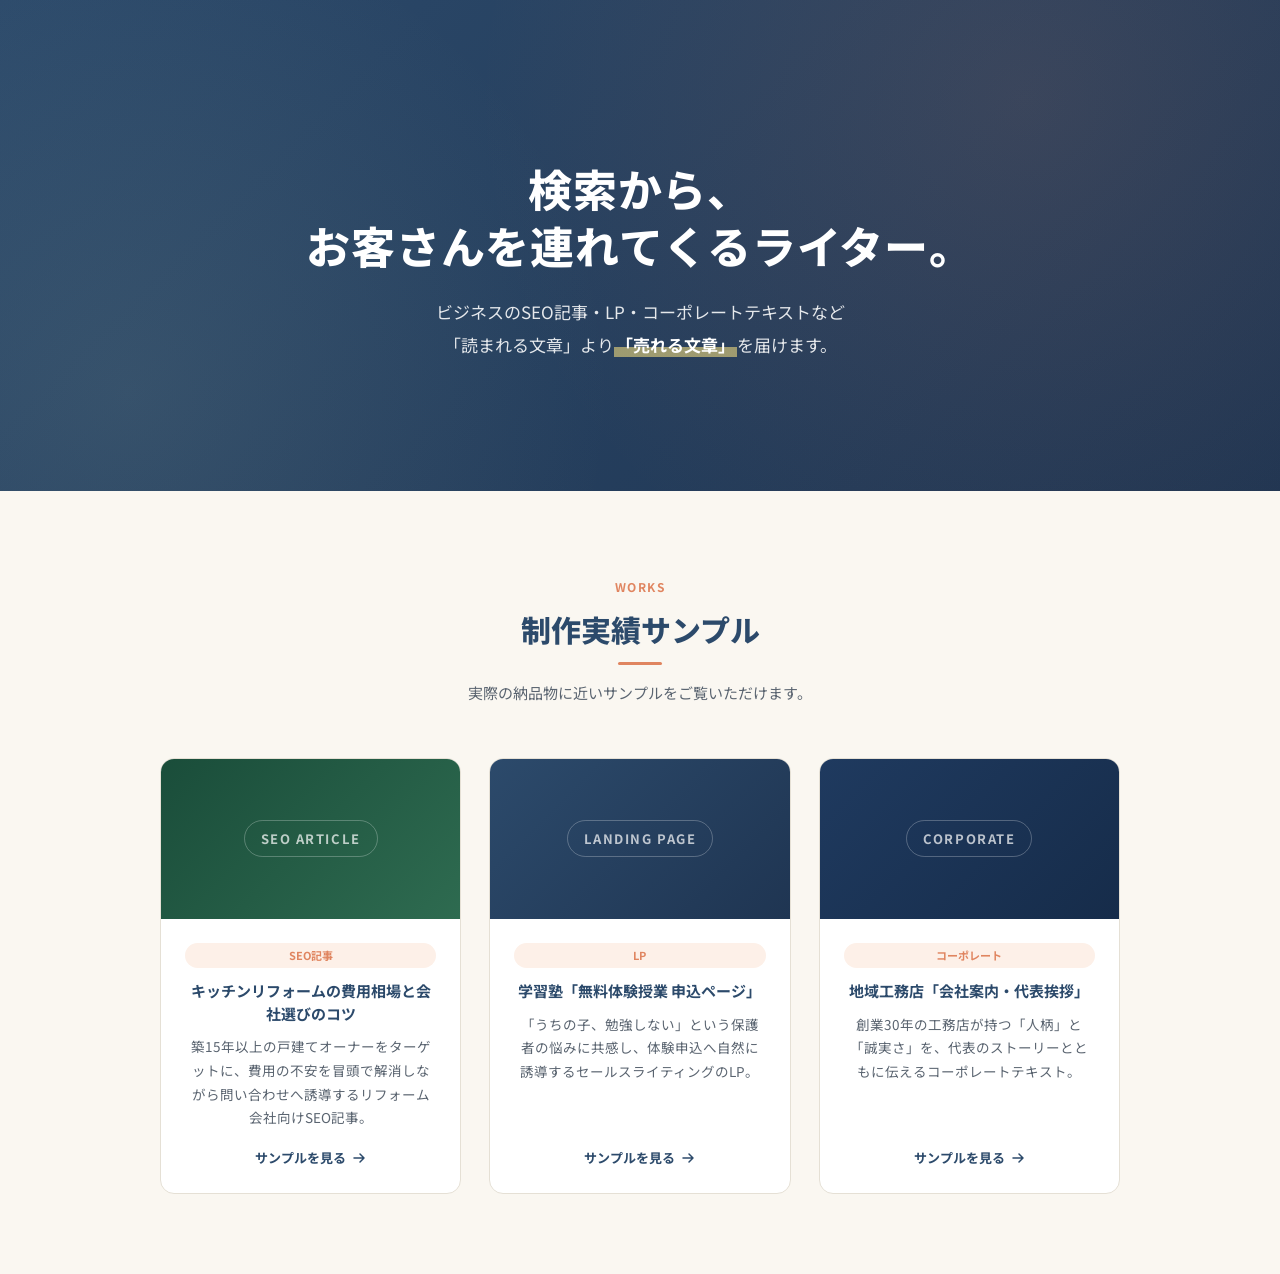
==== commit c4289ce3: "ポートフォリオ更新" ====
--- a/index.html
+++ b/index.html
@@ -3,9 +3,9 @@
 <head>
 <meta charset="UTF-8">
 <meta name="viewport" content="width=device-width, initial-scale=1.0">
-<title>Miho Writers | Webライター</title>
+<title>Webライター</title>
 <meta name="description" content="検索から、お客さんを連れてくるライター。">
-<meta property="og:title" content="Miho Writers | Webライター">
+<meta property="og:title" content="Webライター">
 <meta property="og:description" content="検索から、お客さんを連れてくるライター。。">
 <meta property="og:type" content="website">
 <link rel="icon" href="data:image/svg+xml,<svg xmlns='http://www.w3.org/2000/svg' viewBox='0 0 100 100'><text y='.9em' font-size='90'>✍️</text></svg>">
@@ -22,7 +22,6 @@
 <section class="hero">
   <div class="hero-bg-pattern"></div>
   <div class="hero-inner">
-    <div class="hero-badge">フリーランスWebライター</div>
     <h1 class="hero-title">検索から、<br>お客さんを連れてくるライター。</h1>
     <p class="hero-sub">ビジネスのSEO記事・LP・コーポレートテキストなど<br class="pc-only">「読まれる文章」より<mark>「売れる文章」</mark>を届けます。</p>
 
